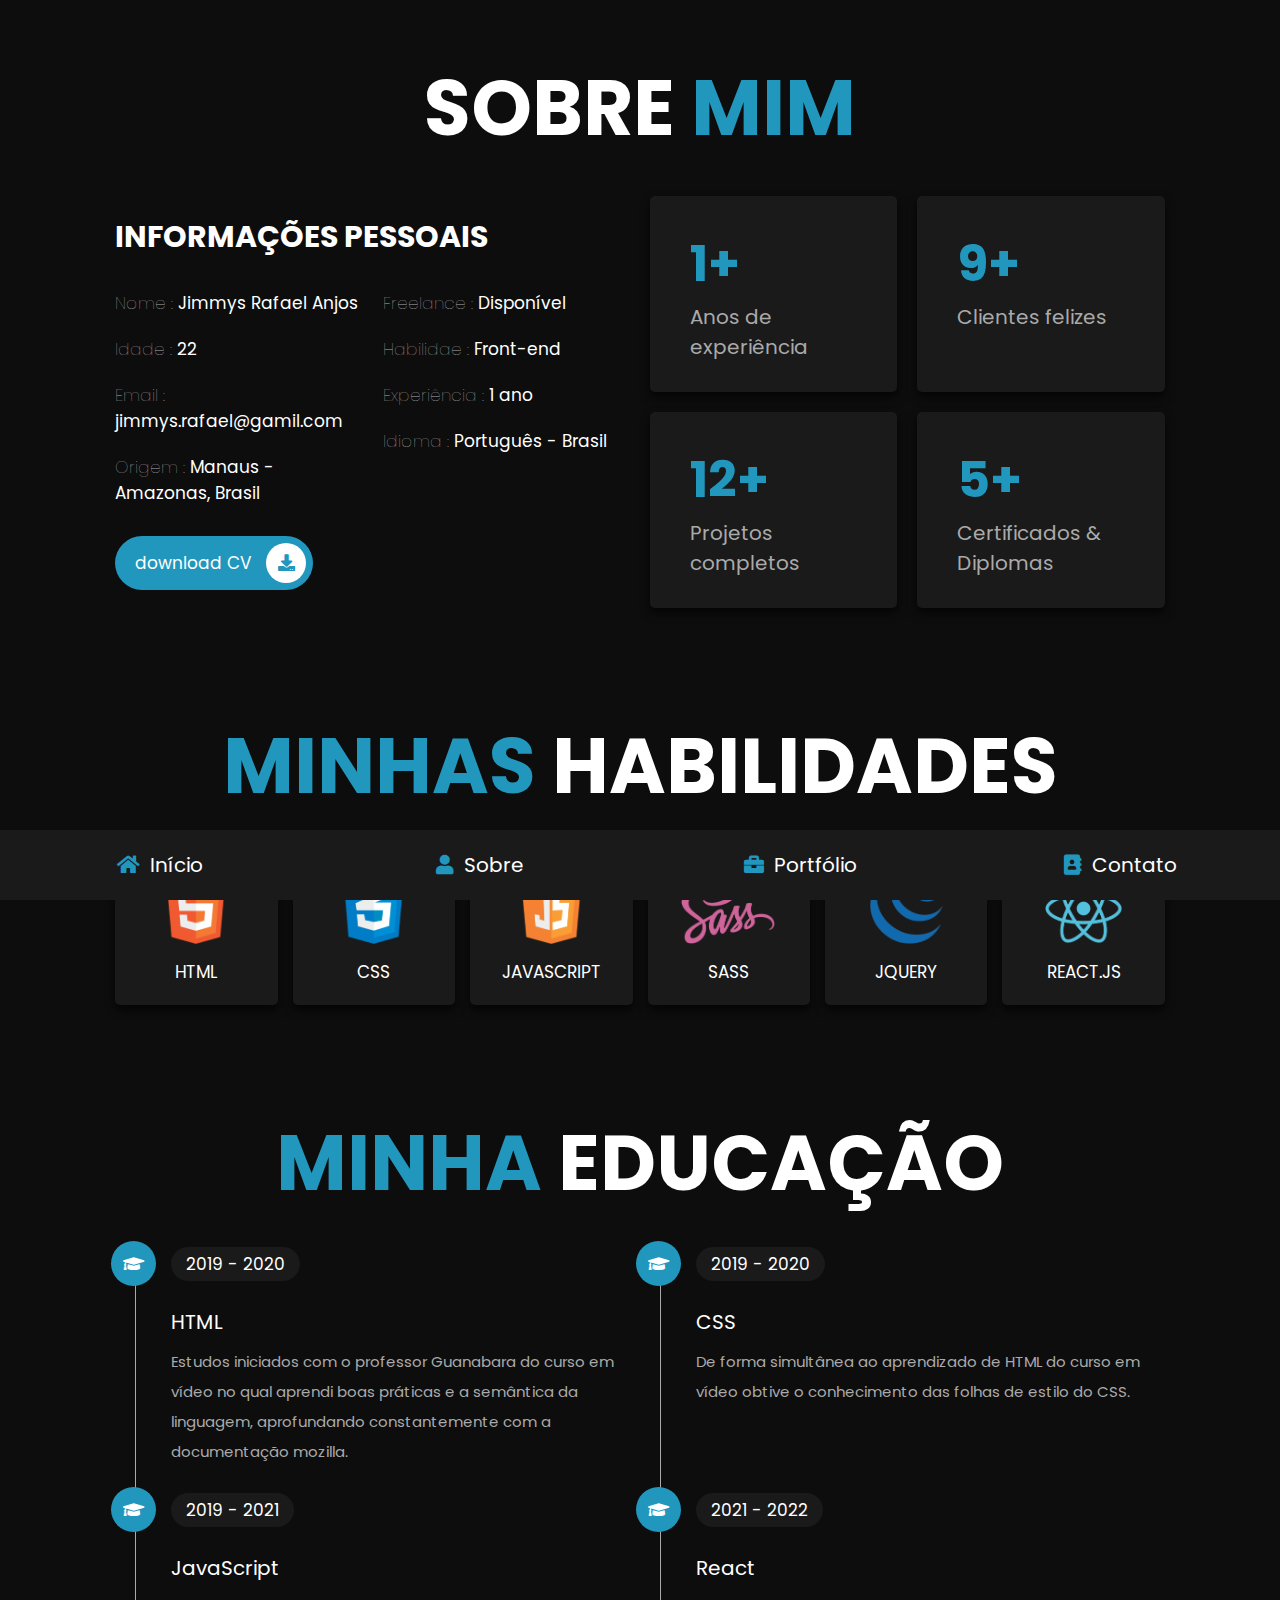
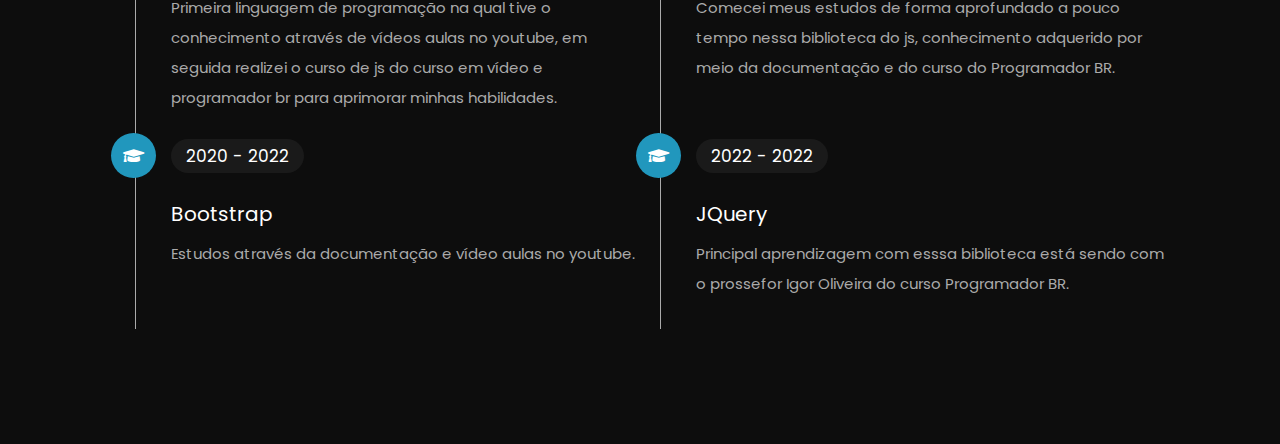
==== about/about.html @ 63fdaccb "portfolio completo" ====
<!DOCTYPE html>
<html lang="pt-br">
<head>
    <meta charset="UTF-8">
    <meta http-equiv="X-UA-Compatible" content="IE=edge">
    <meta name="viewport" content="width=device-width, initial-scale=1.0">
    <title>Sobre</title>

    <!-- font awesome cdn link  -->
    <link rel="stylesheet" href="https://cdnjs.cloudflare.com/ajax/libs/font-awesome/5.15.4/css/all.min.css">

    <!-- custom css file link  -->
    <link rel="stylesheet" href="../css/style.css">

</head>
<body>
    
<!-- navbar section starts  -->

<nav class="navbar">
    <a href="/index.html"> <i class="fas fa-home"></i> <span>Início</span> </a>
    <a href="/about/about.html"> <i class="fas fa-user"></i> <span>Sobre</span> </a>
    <a href="/portfolio/portfolio.html"> <i class="fas fa-briefcase"></i> <span>Portfólio</span> </a>
 <!--<a href="blogs.html"> <i class="fas fa-blog"></i> <span>blogs</span> </a>-->   
    <a href="/contact/contact.html"> <i class="fas fa-address-book"></i> <span>Contato</span> </a>
</nav>

<!-- navbar section ends -->

<!-- about section starts  -->

<section class="about">

    <h1 class="heading"> Sobre <span>mim</span> </h1>

    <div class="row">

        <div class="info-container">

            <h1>Informações Pessoais</h1>

            <div class="box-container">

                <div class="box">
                    <h3> <span>Nome : </span> Jimmys Rafael Anjos </h3>
                    <h3> <span>Idade : </span> 22 </h3>
                    <h3> <span>Email : </span> jimmys.rafael@gamil.com </h3>
                    <h3> <span>Origem : </span> Manaus - Amazonas, Brasil </h3>
                </div>
    
                <div class="box">
                    <h3> <span>Freelance : </span> Disponível </h3>
                    <h3> <span>Habilidae : </span> Front-end </h3>
                    <h3> <span>Experiência : </span> 1 ano </h3>
                    <h3> <span>Idioma : </span> Português - Brasil </h3>
                </div>

            </div>

            <a href="../images/curriculum.jpg" class="btn"> download CV <i class="fas fa-download"></i> </a>

        </div>

        <div class="count-container">

            <div class="box">
                <h3>1+</h3>
                <p>Anos de experiência</p>
            </div>

            <div class="box">
                <h3>9+</h3>
                <p>Clientes felizes</p>
            </div>

            <div class="box">
                <h3>12+</h3>
                <p>Projetos completos</p>
            </div>

            <div class="box">
                <h3>5+</h3>
                <p>Certificados & Diplomas</p>
            </div>

        </div>

    </div>

</section>

<!-- about section ends -->

<!-- skills section starts  -->

<section class="skills">

    <h1 class="heading"> <span>minhas</span> habilidades </h1>

    <div class="box-container">
        <div class="box">
            <img src="../images/icon-1.png">
            <h3>html</h3>
        </div>
        <div class="box">
            <img src="../images/icon-2.png">
            <h3>css</h3>
        </div>
        <div class="box">
            <img src="../images/icon-3.png">
            <h3>javascript</h3>
        </div>
        <div class="box">
            <img src="../images/icon-4.png">
            <h3>sass</h3>
        </div>
        <div class="box">
            <img src="../images/icon-5.png">
            <h3>jquery</h3>
        </div>
        <div class="box">
            <img src="../images/icon-6.png">
            <h3>react.js</h3>
        </div>
    </div>

</section>

<!-- skills section ends -->

<!-- education section starts  -->

<section class="education">

    <h1 class="heading"> <span>minha</span> educação </h1>

    <div class="box-container">

        <div class="box">
            <i class="fas fa-graduation-cap"></i>
            <span>2019 - 2020</span>
            <h3>HTML</h3>
            <p>Estudos iniciados com o professor Guanabara do curso em vídeo no qual aprendi boas práticas e a semântica da linguagem, aprofundando constantemente com a documentação mozilla.</p>
        </div>

        <div class="box">
            <i class="fas fa-graduation-cap"></i>
            <span>2019 - 2020</span>
            <h3>CSS</h3>
            <p>De forma simultânea ao aprendizado de HTML do curso em vídeo obtive o conhecimento das folhas de estilo do CSS.</p>
        </div>

        <div class="box">
            <i class="fas fa-graduation-cap"></i>
            <span>2019 - 2021</span>
            <h3>JavaScript</h3>
            <p>Primeira linguagem de programação na qual tive o conhecimento através de vídeos aulas no youtube, em seguida realizei o curso de js do curso em vídeo e programador br para aprimorar minhas habilidades.</p>
        </div>

        <div class="box">
            <i class="fas fa-graduation-cap"></i>
            <span>2021 - 2022</span>
            <h3>React</h3>
            <p>Comecei meus estudos de forma aprofundado a pouco tempo nessa biblioteca do js, conhecimento adquerido por meio da documentação e do curso do Programador BR.</p>
        </div>

        <div class="box">
            <i class="fas fa-graduation-cap"></i>
            <span>2020 - 2022</span>
            <h3>Bootstrap</h3>
            <p>Estudos através da documentação e vídeo aulas no youtube.</p>
        </div>

        <div class="box">
            <i class="fas fa-graduation-cap"></i>
            <span>2022 - 2022</span>
            <h3>JQuery</h3>
            <p>Principal aprendizagem com esssa biblioteca está sendo com o prossefor Igor Oliveira do curso Programador BR.</p>
        </div>

    </div>

</section>

<!-- education section ends -->

</body>
</html>
---- css/style.css ----
@import url("https://fonts.googleapis.com/css2?family=Poppins:wght@100;300;400;500;600;700&display=swap");
* {
  font-family: 'Poppins', sans-serif;
  margin: 0;
  padding: 0;
  -webkit-box-sizing: border-box;
          box-sizing: border-box;
  text-decoration: none;
  outline: none;
  border: none;
  
}

html {
  font-size: 62.5%;
  overflow-x: hidden;
}

html::-webkit-scrollbar {
  width: 1rem;
}

html::-webkit-scrollbar-track {
  background: #0d0d0d;
}

html::-webkit-scrollbar-thumb {
  background: #2197bd;
  border-radius: 5rem;
}

body {
  background: #0d0d0d;
  padding-bottom: 6.5rem;
}

section {
  padding: 5rem 9%;
}

.heading {
  text-align: center;
  font-size: 6vw;
  color: #fff;
  margin-bottom: 3rem;
  text-transform: uppercase;
}

.heading span {
  text-transform: uppercase;
  color: #2197bd;
}

.btn {
  display: inline-block;
  margin-top: 1rem;
  border-radius: 5rem;
  background: #2197bd;
  padding: .7rem;
  font-size: 1.7rem;
  color: #fff;
  padding-left: 2rem;
}

.btn i {
  height: 4rem;
  width: 4rem;
  line-height: 4rem;
  font-size: 1.7rem;
  text-align: center;
  background: #fff;
  color: #2197bd;
  border-radius: 50%;
  margin-left: 1rem;
  -webkit-transition: .2s linear;
  transition: .2s linear;
}

.btn:hover i {
  margin-left: 2rem;
}

.navbar {
  position: fixed;
  bottom: 0;
  left: 0;
  right: 0;
  display: -webkit-box;
  display: -ms-flexbox;
  display: flex;
  z-index: 1000;
  -webkit-box-align: end;
      -ms-flex-align: end;
          align-items: flex-end;
}

.navbar a {
  padding: 2rem;
  font-size: 2rem;
  background: #1a1a1a;
  -webkit-box-flex: 1;
      -ms-flex: 1;
          flex: 1;
  color: #fff;
  text-align: center;
  -webkit-transition: .2s linear;
  transition: .2s linear;
}

.navbar a i {
  color: #2197bd;
  padding-right: .5rem;
}

.navbar a:hover {
  background: #2197bd;
  padding-bottom: 6rem;
}

.navbar a:hover i {
  color: #fff;
}

.home {
  display: -webkit-box;
  display: -ms-flexbox;
  display: flex;
  -webkit-box-align: center;
      -ms-flex-align: center;
          align-items: center;
  -ms-flex-wrap: wrap;
      flex-wrap: wrap;
  gap: 4rem;
  min-height: calc(100vh - 6.5rem);
}

.home .image {
  -webkit-box-flex: 1;
      -ms-flex: 1 1 42rem;
          flex: 1 1 42rem;
  text-align: center;
}

.home .image img {
  height: 50rem;
  width: 50rem;
  border-radius: 30% 70% 70% 30% / 30% 30% 70% 70%;
}

.home .content {
  -webkit-box-flex: 1;
      -ms-flex: 1 1 42rem;
          flex: 1 1 42rem;
}

.home .content h3 {
  color: #fff;
  font-size: 4rem;
  padding-bottom: .5rem;
}

.home .content span {
  font-size: 3rem;
  color: #2197bd;
  padding: .5rem 0;
  display: block;
}

.home .content p {
  font-size: 1.5rem;
  color: #aaa;
  padding: 1rem 0;
  line-height: 2;
}

.about .row {
  display: -webkit-box;
  display: -ms-flexbox;
  display: flex;
  -webkit-box-align: center;
      -ms-flex-align: center;
          align-items: center;
  -ms-flex-wrap: wrap;
      flex-wrap: wrap;
  gap: 2rem;
}

.about .row .info-container {
  -webkit-box-flex: 1;
      -ms-flex: 1 1 42rem;
          flex: 1 1 42rem;
}

.about .row .info-container h1 {
  font-size: 3rem;
  color: #fff;
  text-transform: uppercase;
  padding-bottom: 1rem;
}

.about .row .info-container .box-container {
  padding: 1rem 0;
  display: -webkit-box;
  display: -ms-flexbox;
  display: flex;
  -ms-flex-wrap: wrap;
      flex-wrap: wrap;
  gap: 2rem;
}

.about .row .info-container .box-container .box {
  -webkit-box-flex: 1;
      -ms-flex: 1 1 20rem;
          flex: 1 1 20rem;
}

.about .row .info-container .box-container .box h3 {
  font-size: 1.7rem;
  color: #fff;
  padding: 1rem 0;
  font-weight: normal;
}

.about .row .info-container .box-container .box h3 span {
  color: #aaa;
  font-weight: lighter;
}

.about .row .count-container {
  -webkit-box-flex: 1;
      -ms-flex: 1 1 42rem;
          flex: 1 1 42rem;
  display: -webkit-box;
  display: -ms-flexbox;
  display: flex;
  -ms-flex-wrap: wrap;
      flex-wrap: wrap;
  gap: 2rem;
}

.about .row .count-container .box {
  -webkit-box-flex: 1;
      -ms-flex: 1 1 20rem;
          flex: 1 1 20rem;
  padding: 3rem 4rem;
  border-radius: .5rem;
  background: #1a1a1a;
  -webkit-box-shadow: 0 0.5rem 1rem rgba(0, 0, 0, 0.7);
          box-shadow: 0 0.5rem 1rem rgba(0, 0, 0, 0.7);
}

.about .row .count-container .box h3 {
  font-size: 5rem;
  color: #2197bd;
}

.about .row .count-container .box p {
  font-size: 2rem;
  color: #aaa;
}

.skills .box-container {
  display: -ms-grid;
  display: grid;
  -ms-grid-columns: (minmax(16rem, 1fr))[auto-fit];
      grid-template-columns: repeat(auto-fit, minmax(16rem, 1fr));
  gap: 1.5rem;
}

.skills .box-container .box {
  padding: 2rem;
  text-align: center;
  -webkit-box-shadow: 0 0.5rem 1rem rgba(0, 0, 0, 0.7);
          box-shadow: 0 0.5rem 1rem rgba(0, 0, 0, 0.7);
  border-radius: .5rem;
  background: #1a1a1a;
}

.skills .box-container .box:hover {
  background: #fff;
}

.skills .box-container .box:hover h3 {
  color: #0d0d0d;
}

.skills .box-container .box img {
  height: 7rem;
  margin-bottom: 1rem;
}

.skills .box-container .box h3 {
  color: #fff;
  font-size: 1.7rem;
  font-weight: normal;
  text-transform: uppercase;
}

.education .box-container {
  display: -webkit-box;
  display: -ms-flexbox;
  display: flex;
  -ms-flex-wrap: wrap;
      flex-wrap: wrap;
}

.education .box-container .box {
  -webkit-box-flex: 1;
      -ms-flex: 1 1 40rem;
          flex: 1 1 40rem;
  margin-left: 2rem;
  padding-top: 0;
  padding-bottom: 0;
  padding-left: 3.5rem;
  padding-bottom: 3rem;
  border-left: 0.1rem solid #aaa;
  position: relative;
}

.education .box-container .box i {
  height: 4.5rem;
  width: 4.5rem;
  line-height: 4.5rem;
  font-size: 1.7rem;
  border-radius: 50%;
  background: #2197bd;
  color: #fff;
  text-align: center;
  position: absolute;
  top: -1rem;
  left: -2.5rem;
}

.education .box-container .box span {
  font-size: 1.7rem;
  color: #fff;
  border-radius: 5rem;
  padding: .5rem 1.5rem;
  background: #1a1a1a;
}

.education .box-container .box h3 {
  font-size: 2rem;
  padding: 1rem 0;
  color: #fff;
  padding-top: 3rem;
  font-weight: normal;
}

.education .box-container .box p {
  font-size: 1.5rem;
  color: #aaa;
  line-height: 2;
}

.portfolio {
  text-align: center;
}

.portfolio .box-container {
  display: -ms-grid;
  display: grid;
  -ms-grid-columns: (minmax(31rem, 1fr))[auto-fit];
      grid-template-columns: repeat(auto-fit, minmax(31rem, 1fr));
  gap: 1.5rem;
  margin-bottom: 2rem;
}

.portfolio .box-container .box {
  height: 30rem;
  overflow: hidden;
  position: relative;
}

.portfolio .box-container .box:hover .content {
  -webkit-transform: translateY(0%);
          transform: translateY(0%);
}

.portfolio .box-container .box img {
  height: 100%;
  width: 100%;
  -o-object-fit: cover;
     object-fit: cover;
}

.portfolio .box-container .box .content {
  position: absolute;
  top: 0;
  left: 0;
  height: 100%;
  width: 100%;
  background: #1a1a1a;
  display: -webkit-box;
  display: -ms-flexbox;
  display: flex;
  -webkit-box-orient: vertical;
  -webkit-box-direction: normal;
      -ms-flex-flow: column;
          flex-flow: column;
  -webkit-box-align: center;
      -ms-flex-align: center;
          align-items: center;
  -webkit-box-pack: center;
      -ms-flex-pack: center;
          justify-content: center;
  padding: 2rem;
  -webkit-transform: translateY(-100%);
          transform: translateY(-100%);
  -webkit-transition: .2s linear;
  transition: .2s linear;
}

.portfolio .box-container .box .content h3 {
  font-size: 2.5rem;
  color: #fff;
  text-transform: uppercase;
  font-weight: normal;
}

.portfolio .box-container .box .content p {
  padding: 1rem 0;
  font-size: 1.5rem;
  line-height: 2;
  color: #aaa;
}

.portfolio .box-container .box .content a {
  font-size: 2rem;
  color: #2197bd;
}

.portfolio .box-container .box .content a:hover {
  color: #fff;
}

.blogs .box-container {
  display: -ms-grid;
  display: grid;
  -ms-grid-columns: (minmax(31rem, 1fr))[auto-fit];
      grid-template-columns: repeat(auto-fit, minmax(31rem, 1fr));
  gap: 1.5rem;
}

.blogs .box-container .box {
  text-align: center;
  padding: 2rem;
  border-radius: .5rem;
  background: #1a1a1a;
  -webkit-box-shadow: 0 0.5rem 1rem rgba(0, 0, 0, 0.7);
          box-shadow: 0 0.5rem 1rem rgba(0, 0, 0, 0.7);
}

.blogs .box-container .box:hover .image img {
  -webkit-transform: scale(1.2);
          transform: scale(1.2);
}

.blogs .box-container .box .image {
  height: 25rem;
  width: 100%;
  border-radius: .5rem;
  overflow: hidden;
}

.blogs .box-container .box .image img {
  height: 100%;
  width: 100%;
  -o-object-fit: cover;
     object-fit: cover;
  -webkit-transition: .2s linear;
  transition: .2s linear;
}

.blogs .box-container .box .content .icons {
  position: relative;
  top: -1rem;
  border-radius: .5rem;
  padding: 1.5rem;
  display: inline-block;
  background: #0d0d0d;
}

.blogs .box-container .box .content .icons a {
  font-size: 1.4rem;
  margin: 0 1rem;
  color: #fff;
}

.blogs .box-container .box .content .icons a:hover {
  color: #2197bd;
}

.blogs .box-container .box .content .icons a i {
  padding-right: .5rem;
  color: #2197bd;
}

.blogs .box-container .box .content h3 {
  font-size: 2rem;
  color: #fff;
  font-weight: normal;
}

.blogs .box-container .box .content p {
  font-size: 1.5rem;
  color: #aaa;
  padding: 1rem 0;
  line-height: 2;
}

.contact .row {
  display: -webkit-box;
  display: -ms-flexbox;
  display: flex;
  -webkit-box-align: center;
      -ms-flex-align: center;
          align-items: center;
  -ms-flex-wrap: wrap;
      flex-wrap: wrap;
  gap: 2rem;
}

.contact .row .info-container {
  width: 40rem;
}

.contact .row .info-container h1 {
  font-size: 3rem;
  text-transform: uppercase;
  color: #fff;
  padding-bottom: 1rem;
}

.contact .row .info-container p {
  font-size: 1.5rem;
  line-height: 2;
  color: #aaa;
  padding: 1rem 0;
}

.contact .row .info-container .box-container {
  padding: 2rem 0;
}

.contact .row .info-container .box-container .box {
  display: -webkit-box;
  display: -ms-flexbox;
  display: flex;
  gap: 2rem;
  padding: 1rem 0;
}

.contact .row .info-container .box-container .box i {
  font-size: 3rem;
  color: #2197bd;
}

.contact .row .info-container .box-container .box h3 {
  font-size: 2rem;
  color: #fff;
}

.contact .row .info-container .share a {
  font-size: 2rem;
  height: 4.5rem;
  width: 4.5rem;
  line-height: 4.5rem;
  border-radius: 50%;
  background: #1a1a1a;
  color: #fff;
  text-align: center;
  margin-right: .3rem;
}

.contact .row .info-container .share a:hover {
  background: #2197bd;
}

.contact .row form {
  -webkit-box-flex: 1;
      -ms-flex: 1 1 42rem;
          flex: 1 1 42rem;
}

.contact .row form .inputBox {
  display: -webkit-box;
  display: -ms-flexbox;
  display: flex;
  -ms-flex-wrap: wrap;
      flex-wrap: wrap;
  -webkit-box-pack: justify;
      -ms-flex-pack: justify;
          justify-content: space-between;
}

.contact .row form .inputBox input {
  width: 49%;
}

.contact .row form .inputBox input,
.contact .row form textarea {
  border-radius: 5rem;
  padding: 1.2rem 1.8rem;
  font-size: 1.6rem;
  color: #fff;
  text-transform: none;
  margin: .7rem 0;
  background: #1a1a1a;
}

.contact .row form textarea {
  width: 100%;
  border-radius: 1rem;
  resize: none;
  height: 25rem;
}

.contact .row form .btn {
  padding: 1rem 3rem;
  cursor: pointer;
}

.contact .row form .btn:hover {
  background: #fff;
  color: #0d0d0d;
}

@media (max-width: 1200px) {
  html {
    font-size: 55%;
  }
  section {
    padding: 3rem 2rem;
  }
}

@media (max-width: 768px) {
  .heading {
    font-size: 12vw;
  }
  .navbar a i {
    padding: 0;
  }
  .navbar a span {
    display: none;
  }
  .navbar a:hover {
    padding-bottom: 2rem;
  }
  .home {
    text-align: center;
    gap: 2rem;
  }
  .home .image img {
    height: 30rem;
    width: 30rem;
  }
  .home .content h3 {
    font-size: 3rem;
  }
  .home .content span {
    font-size: 2.5rem;
  }
  .contact .row form .inputBox input {
    width: 100%;
    margin-bottom: 1rem;
  }
}

@media (max-width: 450px) {
  html {
    font-size: 50%;
  }
}
/*# sourceMappingURL=style.css.map */
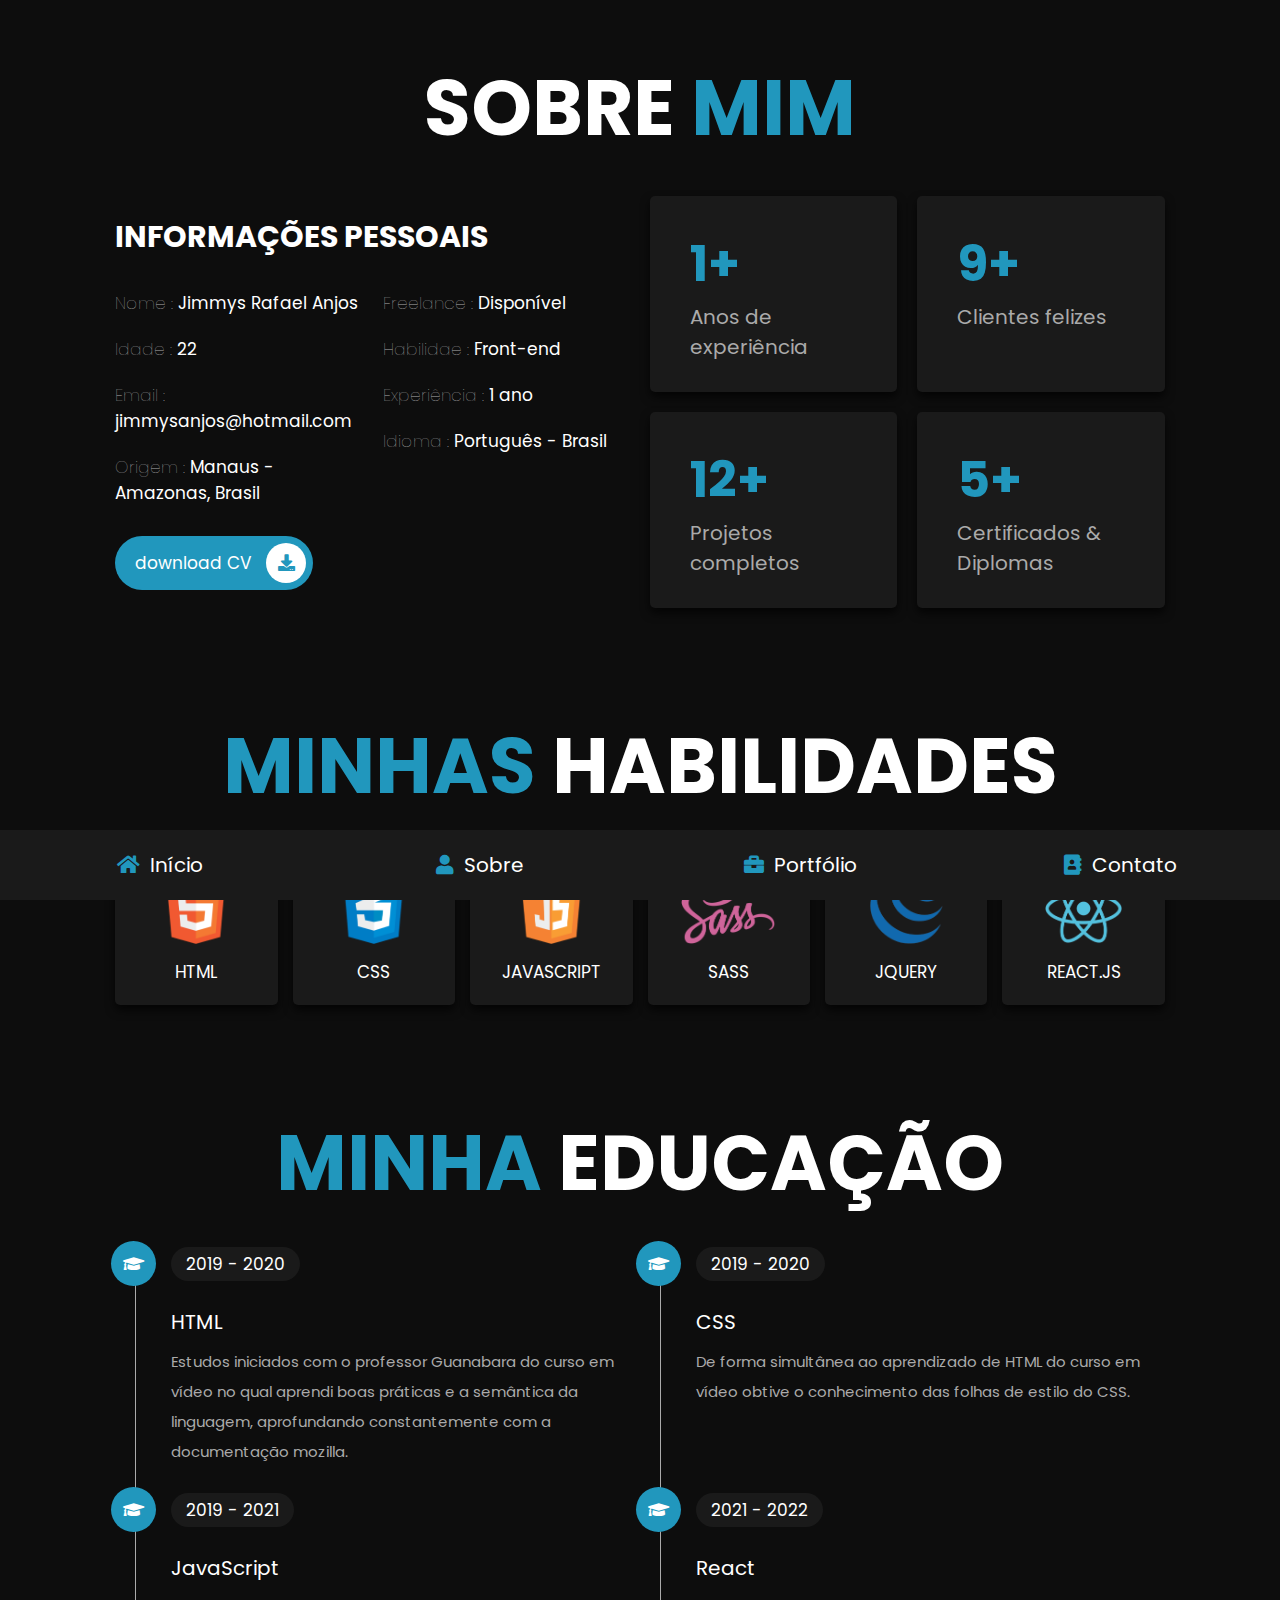
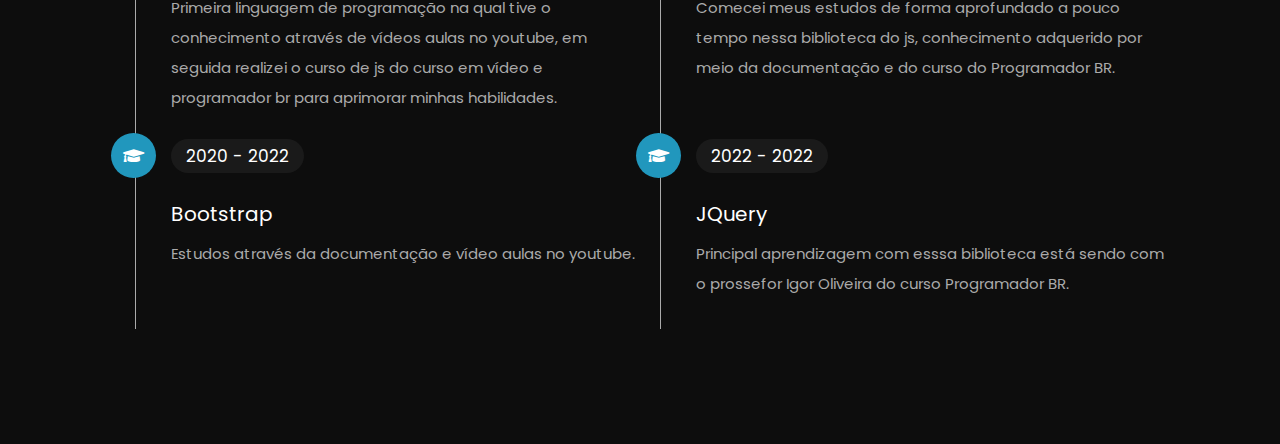
==== commit 8ce9a0db: "Mudança no email" ====
--- a/about/about.html
+++ b/about/about.html
@@ -18,11 +18,11 @@
 <!-- navbar section starts  -->
 
 <nav class="navbar">
-    <a href="/index.html"> <i class="fas fa-home"></i> <span>Início</span> </a>
-    <a href="/about/about.html"> <i class="fas fa-user"></i> <span>Sobre</span> </a>
-    <a href="/portfolio/portfolio.html"> <i class="fas fa-briefcase"></i> <span>Portfólio</span> </a>
+    <a href="https://jimmysrafael.github.io/portfolio-jimmysr/index.html"> <i class="fas fa-home"></i> <span>Início</span> </a>
+    <a href="https://jimmysrafael.github.io/portfolio-jimmysr/about/about.html"> <i class="fas fa-user"></i> <span>Sobre</span> </a>
+    <a href="https://jimmysrafael.github.io/portfolio-jimmysr/portfolio/portfolio.html"> <i class="fas fa-briefcase"></i> <span>Portfólio</span> </a>
  <!--<a href="blogs.html"> <i class="fas fa-blog"></i> <span>blogs</span> </a>-->   
-    <a href="/contact/contact.html"> <i class="fas fa-address-book"></i> <span>Contato</span> </a>
+    <a href="https://jimmysrafael.github.io/portfolio-jimmysr/contact/contact.html"> <i class="fas fa-address-book"></i> <span>Contato</span> </a>
 </nav>
 
 <!-- navbar section ends -->
@@ -44,7 +44,7 @@
                 <div class="box">
                     <h3> <span>Nome : </span> Jimmys Rafael Anjos </h3>
                     <h3> <span>Idade : </span> 22 </h3>
-                    <h3> <span>Email : </span> jimmys.rafael@gamil.com </h3>
+                    <h3> <span>Email : </span> jimmysanjos@hotmail.com </h3>
                     <h3> <span>Origem : </span> Manaus - Amazonas, Brasil </h3>
                 </div>
     
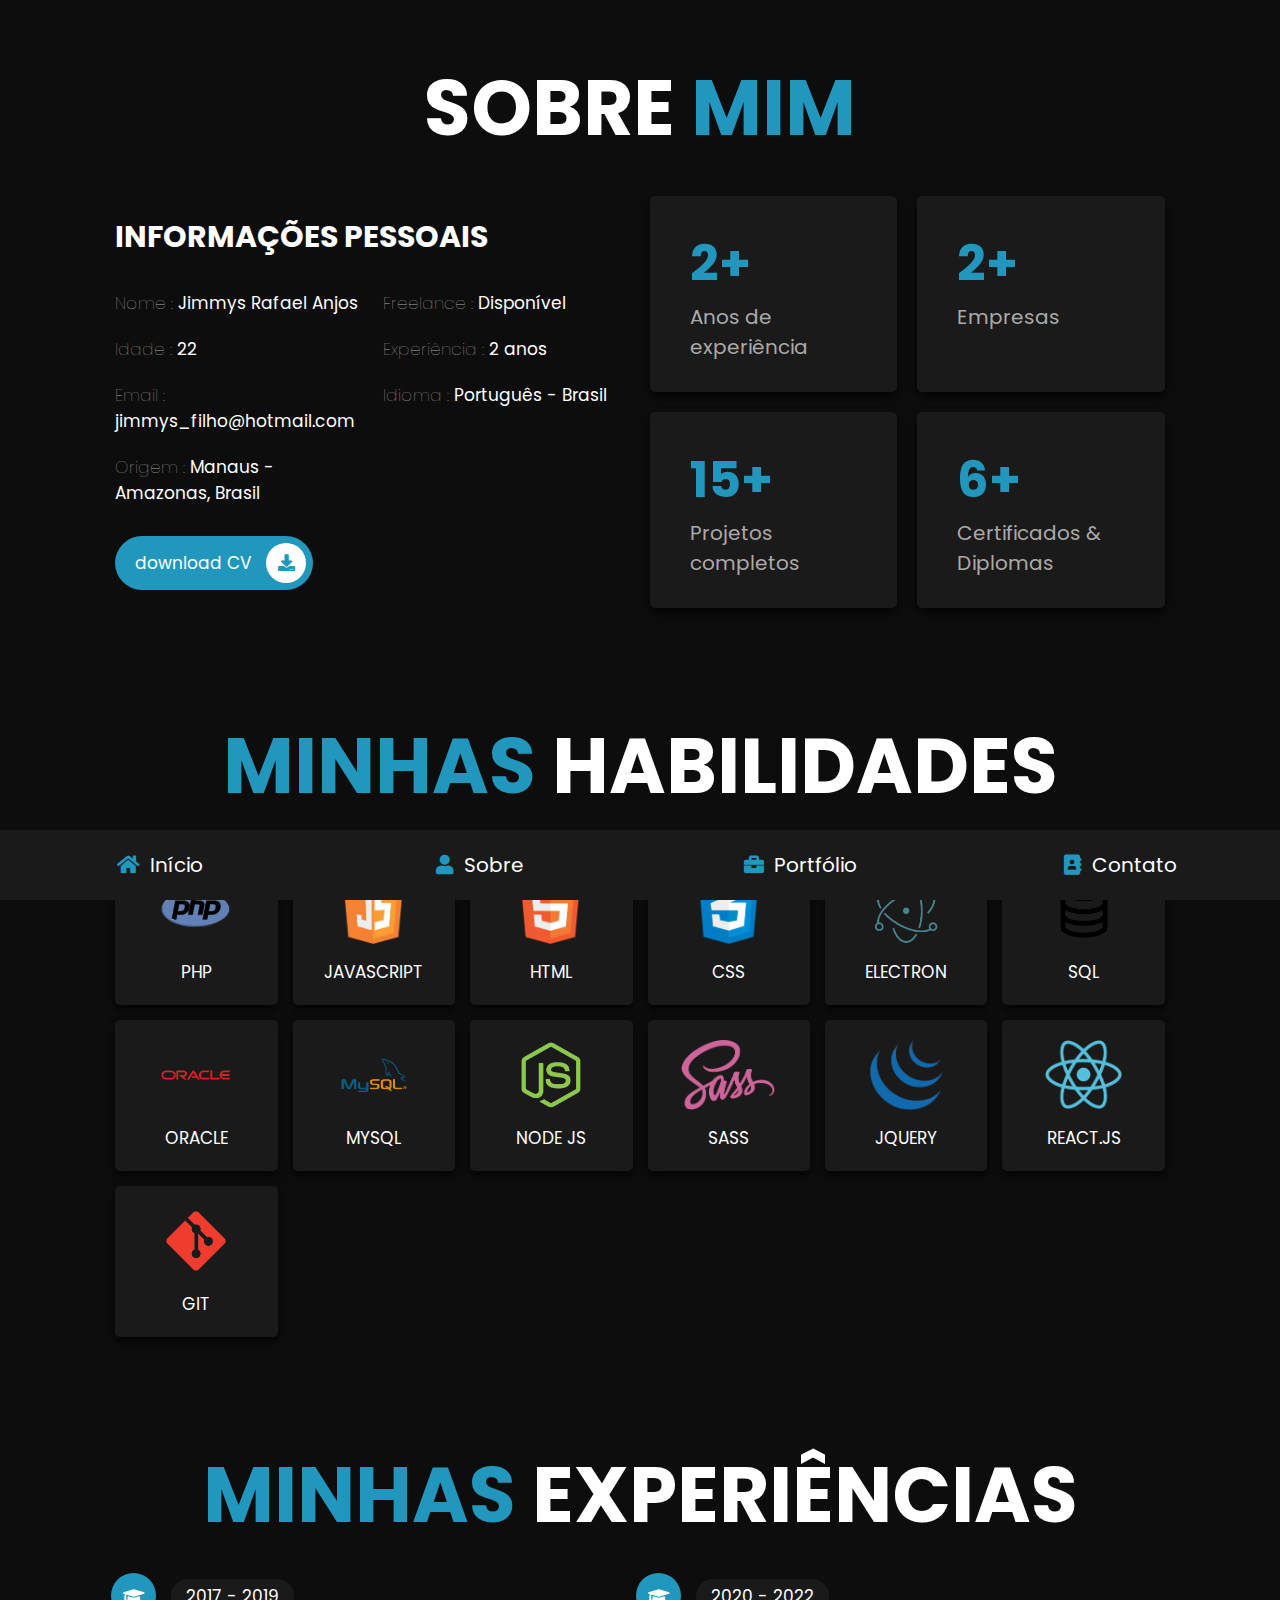
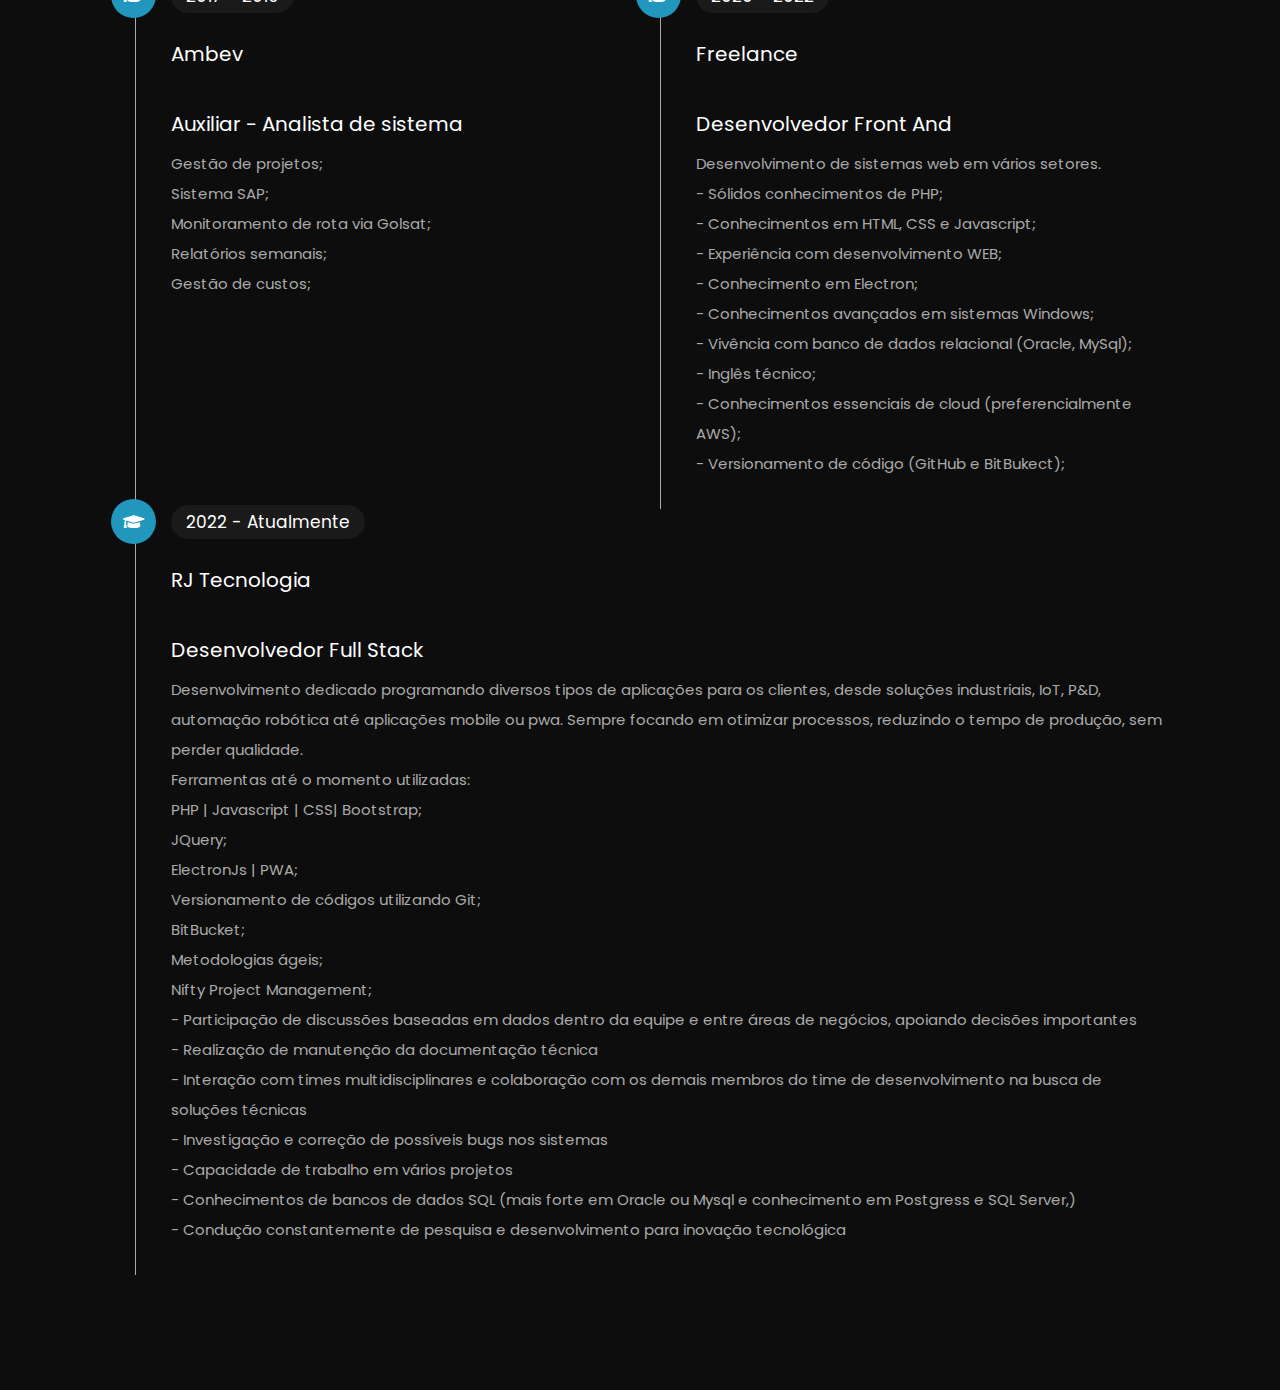
==== commit 7552acf8: "atualizando portifolio" ====
--- a/about/about.html
+++ b/about/about.html
@@ -6,28 +6,25 @@
     <meta name="viewport" content="width=device-width, initial-scale=1.0">
     <title>Sobre</title>
 
-    <!-- font awesome cdn link  -->
+    <!-- link da fonte cdn  -->
     <link rel="stylesheet" href="https://cdnjs.cloudflare.com/ajax/libs/font-awesome/5.15.4/css/all.min.css">
 
-    <!-- custom css file link  -->
+    <!-- link css -->
     <link rel="stylesheet" href="../css/style.css">
 
 </head>
 <body>
     
-<!-- navbar section starts  -->
+<!-- barra de navegação -->
 
 <nav class="navbar">
-    <a href="https://jimmysrafael.github.io/portfolio-jimmysr/index.html"> <i class="fas fa-home"></i> <span>Início</span> </a>
-    <a href="https://jimmysrafael.github.io/portfolio-jimmysr/about/about.html"> <i class="fas fa-user"></i> <span>Sobre</span> </a>
-    <a href="https://jimmysrafael.github.io/portfolio-jimmysr/portfolio/portfolio.html"> <i class="fas fa-briefcase"></i> <span>Portfólio</span> </a>
- <!--<a href="blogs.html"> <i class="fas fa-blog"></i> <span>blogs</span> </a>-->   
-    <a href="https://jimmysrafael.github.io/portfolio-jimmysr/contact/contact.html"> <i class="fas fa-address-book"></i> <span>Contato</span> </a>
+    <a href="../index.html"> <i class="fas fa-home"></i> <span>Início</span> </a>
+    <a href="../about/about.html"> <i class="fas fa-user"></i> <span>Sobre</span> </a>
+    <a href="../portfolio/portfolio.html"> <i class="fas fa-briefcase"></i> <span>Portfólio</span> </a> 
+    <a href="../contact/contact.html"> <i class="fas fa-address-book"></i> <span>Contato</span> </a>
 </nav>
 
-<!-- navbar section ends -->
-
-<!-- about section starts  -->
+<!-- about -->
 
 <section class="about">
 
@@ -44,42 +41,41 @@
                 <div class="box">
                     <h3> <span>Nome : </span> Jimmys Rafael Anjos </h3>
                     <h3> <span>Idade : </span> 22 </h3>
-                    <h3> <span>Email : </span> jimmysanjos@hotmail.com </h3>
+                    <h3> <span>Email : </span> jimmys_filho@hotmail.com </h3>
                     <h3> <span>Origem : </span> Manaus - Amazonas, Brasil </h3>
                 </div>
     
                 <div class="box">
                     <h3> <span>Freelance : </span> Disponível </h3>
-                    <h3> <span>Habilidae : </span> Front-end </h3>
-                    <h3> <span>Experiência : </span> 1 ano </h3>
+                    <h3> <span>Experiência : </span> 2 anos </h3>
                     <h3> <span>Idioma : </span> Português - Brasil </h3>
                 </div>
 
             </div>
 
-            <a href="../images/curriculum.jpg" class="btn"> download CV <i class="fas fa-download"></i> </a>
+            <a href="../images/curriculum-jimmys.pdf" class="btn"> download CV <i class="fas fa-download"></i> </a>
 
         </div>
 
         <div class="count-container">
 
             <div class="box">
-                <h3>1+</h3>
+                <h3>2+</h3>
                 <p>Anos de experiência</p>
             </div>
 
             <div class="box">
-                <h3>9+</h3>
-                <p>Clientes felizes</p>
-            </div>
-
-            <div class="box">
-                <h3>12+</h3>
+                <h3>2+</h3>
+                <p>Empresas</p>
+            </div>
+
+            <div class="box">
+                <h3>15+</h3>
                 <p>Projetos completos</p>
             </div>
 
             <div class="box">
-                <h3>5+</h3>
+                <h3>6+</h3>
                 <p>Certificados & Diplomas</p>
             </div>
 
@@ -89,15 +85,21 @@
 
 </section>
 
-<!-- about section ends -->
-
-<!-- skills section starts  -->
+<!-- skills -->
 
 <section class="skills">
 
     <h1 class="heading"> <span>minhas</span> habilidades </h1>
 
     <div class="box-container">
+        <div class="box">
+            <img src="../images/icon-7.png">
+            <h3>php</h3>
+        </div>
+        <div class="box">
+            <img src="../images/icon-3.png">
+            <h3>javascript</h3>
+        </div>
         <div class="box">
             <img src="../images/icon-1.png">
             <h3>html</h3>
@@ -107,8 +109,24 @@
             <h3>css</h3>
         </div>
         <div class="box">
-            <img src="../images/icon-3.png">
-            <h3>javascript</h3>
+            <img src="../images/icon-8.png">
+            <h3>electron</h3>
+        </div>
+        <div class="box">
+            <img src="../images/icon-11.png">
+            <h3>sql</h3>
+        </div>
+        <div class="box">
+            <img src="../images/icon-10.png">
+            <h3>oracle</h3>
+        </div>
+        <div class="box">
+            <img src="../images/icon-9.png">
+            <h3>mysql</h3>
+        </div>
+        <div class="box">
+            <img src="../images/icon-12.png">
+            <h3>node js</h3>
         </div>
         <div class="box">
             <img src="../images/icon-4.png">
@@ -122,67 +140,78 @@
             <img src="../images/icon-6.png">
             <h3>react.js</h3>
         </div>
+        <div class="box">
+            <img src="../images/icon-13.png">
+            <h3>git</h3>
+        </div>
     </div>
 
 </section>
 
-<!-- skills section ends -->
-
-<!-- education section starts  -->
+<!-- education -->
 
 <section class="education">
 
-    <h1 class="heading"> <span>minha</span> educação </h1>
+    <h1 class="heading"> <span>minhas</span> experiências </h1>
 
     <div class="box-container">
 
         <div class="box">
             <i class="fas fa-graduation-cap"></i>
-            <span>2019 - 2020</span>
-            <h3>HTML</h3>
-            <p>Estudos iniciados com o professor Guanabara do curso em vídeo no qual aprendi boas práticas e a semântica da linguagem, aprofundando constantemente com a documentação mozilla.</p>
-        </div>
-
-        <div class="box">
-            <i class="fas fa-graduation-cap"></i>
-            <span>2019 - 2020</span>
-            <h3>CSS</h3>
-            <p>De forma simultânea ao aprendizado de HTML do curso em vídeo obtive o conhecimento das folhas de estilo do CSS.</p>
-        </div>
-
-        <div class="box">
-            <i class="fas fa-graduation-cap"></i>
-            <span>2019 - 2021</span>
-            <h3>JavaScript</h3>
-            <p>Primeira linguagem de programação na qual tive o conhecimento através de vídeos aulas no youtube, em seguida realizei o curso de js do curso em vídeo e programador br para aprimorar minhas habilidades.</p>
-        </div>
-
-        <div class="box">
-            <i class="fas fa-graduation-cap"></i>
-            <span>2021 - 2022</span>
-            <h3>React</h3>
-            <p>Comecei meus estudos de forma aprofundado a pouco tempo nessa biblioteca do js, conhecimento adquerido por meio da documentação e do curso do Programador BR.</p>
+            <span>2017 - 2019</span>
+            <h3>Ambev</h3>
+            <h3>Auxiliar - Analista de sistema</h3>
+            <p>Gestão de projetos;</p>
+            <p>Sistema SAP;</p>
+            <p>Monitoramento de rota via Golsat;</p>
+            <p>Relatórios semanais;</p>
+            <p>Gestão de custos;</p>
         </div>
 
         <div class="box">
             <i class="fas fa-graduation-cap"></i>
             <span>2020 - 2022</span>
-            <h3>Bootstrap</h3>
-            <p>Estudos através da documentação e vídeo aulas no youtube.</p>
+            <h3>Freelance</h3>
+            <h3>Desenvolvedor Front And</h3>
+            <p>Desenvolvimento de sistemas web em vários setores. </p>
+            <p> - Sólidos conhecimentos de PHP; </p>
+            <p> - Conhecimentos em HTML, CSS e Javascript;</p>
+            <p> - Experiência com desenvolvimento WEB;</p>
+            <p> - Conhecimento em Electron;</p>
+            <p> - Conhecimentos avançados em sistemas Windows;</p>
+            <p> - Vivência com banco de dados relacional (Oracle, MySql);</p>
+            <p> - Inglês técnico;</p>
+            <p> - Conhecimentos essenciais de cloud (preferencialmente AWS);</p>
+            <p> - Versionamento de código (GitHub e BitBukect);</p>
         </div>
 
         <div class="box">
             <i class="fas fa-graduation-cap"></i>
-            <span>2022 - 2022</span>
-            <h3>JQuery</h3>
-            <p>Principal aprendizagem com esssa biblioteca está sendo com o prossefor Igor Oliveira do curso Programador BR.</p>
+            <span>2022 - Atualmente</span>
+            <h3>RJ Tecnologia</h3>
+            <h3>Desenvolvedor Full Stack</h3>
+            <p>Desenvolvimento dedicado programando diversos tipos de aplicações para os clientes, desde soluções industriais, IoT, P&D, automação robótica até aplicações mobile ou pwa. Sempre focando em otimizar processos, reduzindo o tempo de produção, sem perder qualidade.</p> 
+
+                <p>Ferramentas até o momento utilizadas:</p>
+                <p> PHP | Javascript | CSS| Bootstrap; </p>
+                <p> JQuery; </p>
+                <p> ElectronJs | PWA; </p>
+                <p> Versionamento de códigos utilizando Git;</p>
+                <p> BitBucket;</p>
+                <p> Metodologias ágeis;</p>
+                <p> Nifty Project Management;</p>
+               <p>- Participação de discussões baseadas em dados dentro da equipe e entre áreas de negócios, apoiando decisões importantes</p>
+                <p>- Realização de manutenção da documentação técnica</p>
+                <p>- Interação com times multidisciplinares e colaboração com os demais membros do time de desenvolvimento na busca de soluções técnicas</p>
+                <p>- Investigação e correção de possíveis bugs nos sistemas
+                <p>- Capacidade de trabalho em vários projetos</p>
+                <p>- Conhecimentos de bancos de dados SQL (mais forte em Oracle ou Mysql e conhecimento em Postgress e SQL Server,)</p>
+                <p>- Condução constantemente de pesquisa e desenvolvimento para inovação tecnológica</p>
         </div>
 
     </div>
 
 </section>
-
-<!-- education section ends -->
 
 </body>
 </html>--- a/css/style.css
+++ b/css/style.css
@@ -537,6 +537,7 @@
   line-height: 2;
   color: #aaa;
   padding: 1rem 0;
+  text-align: justify;
 }
 
 .contact .row .info-container .box-container {
